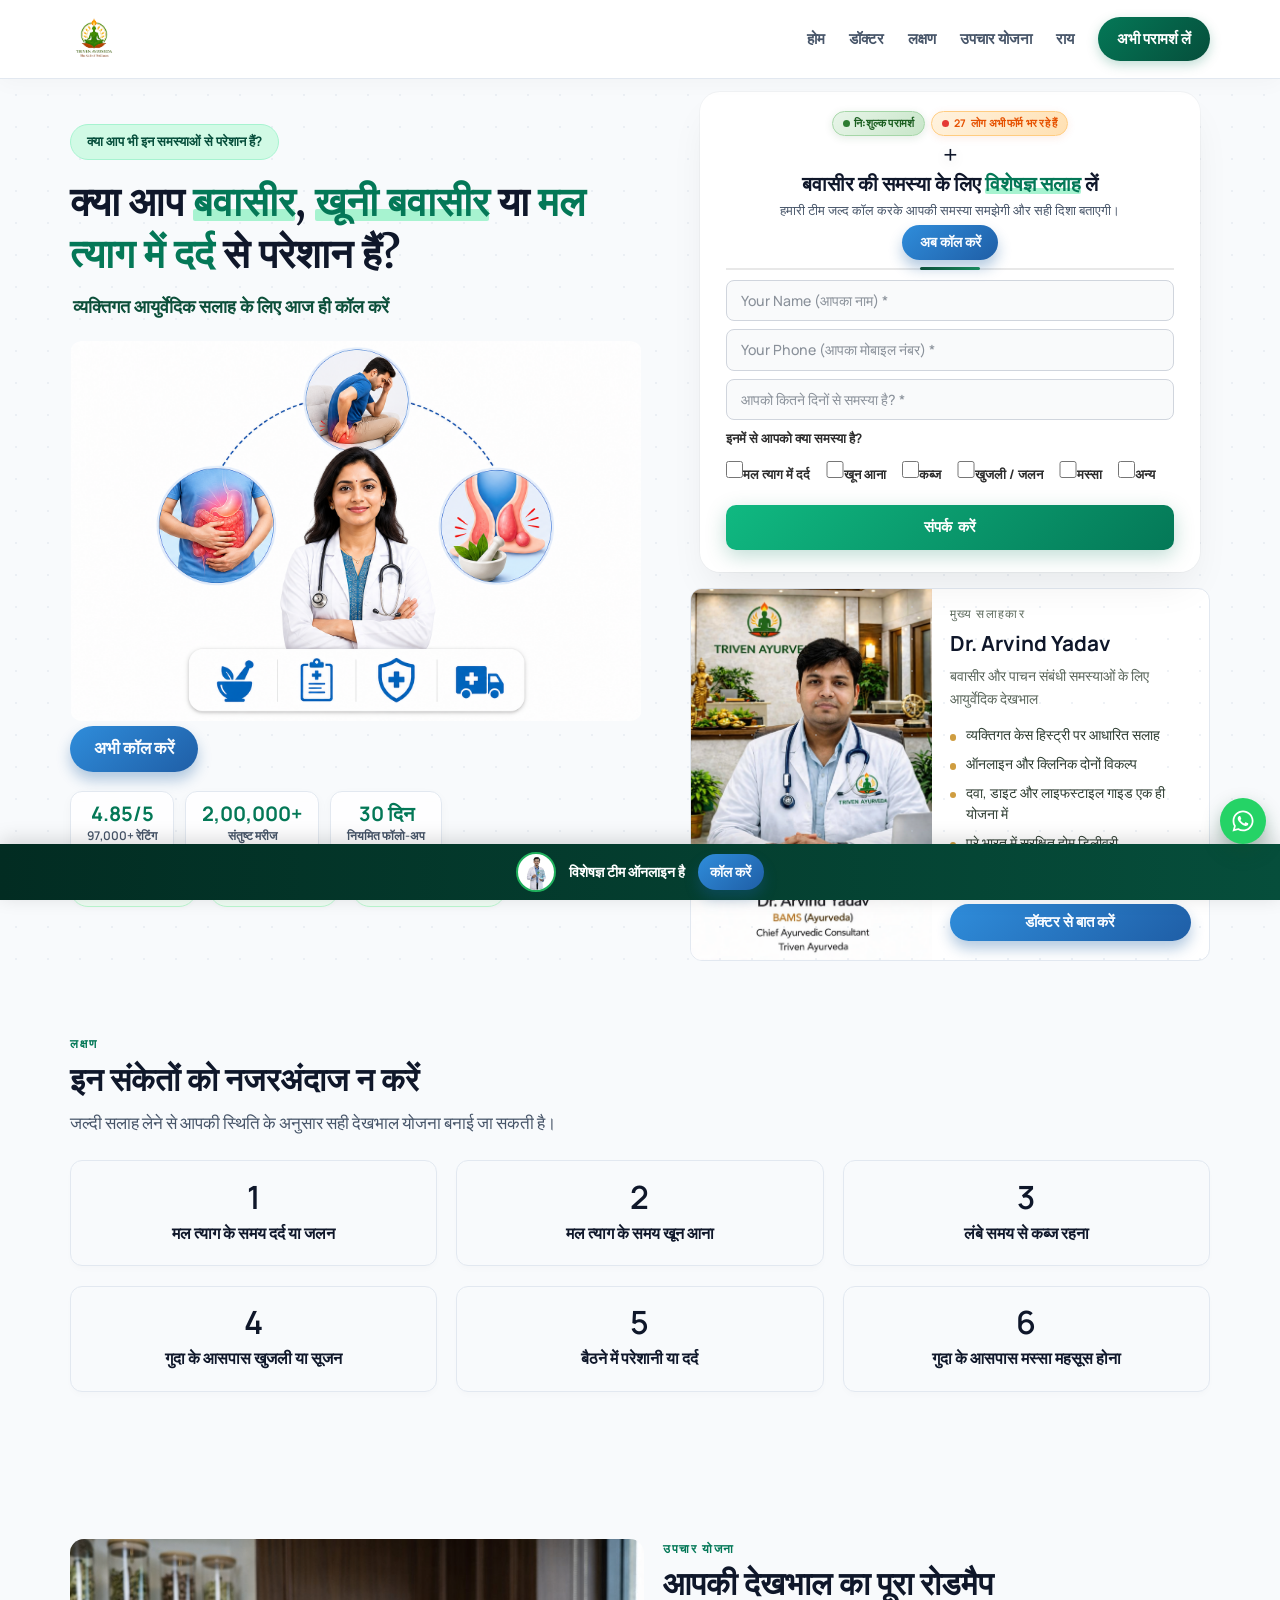
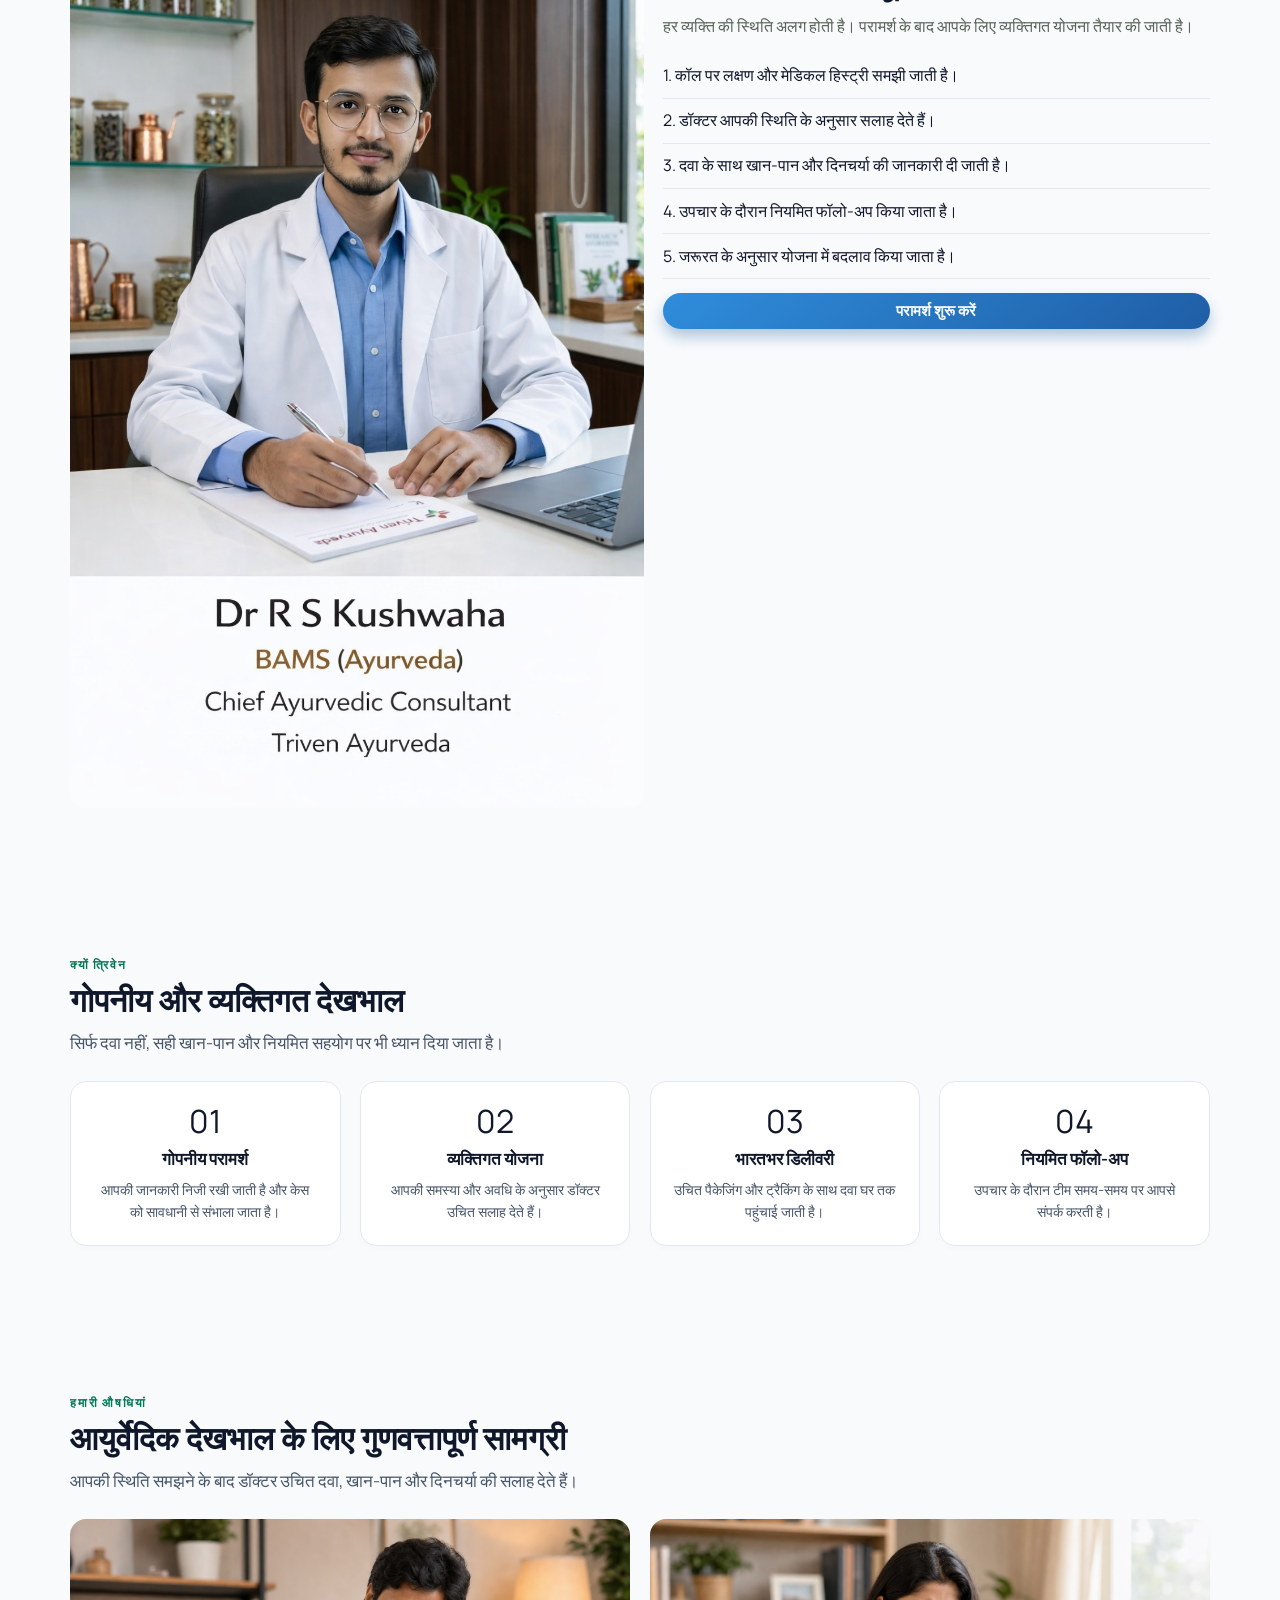
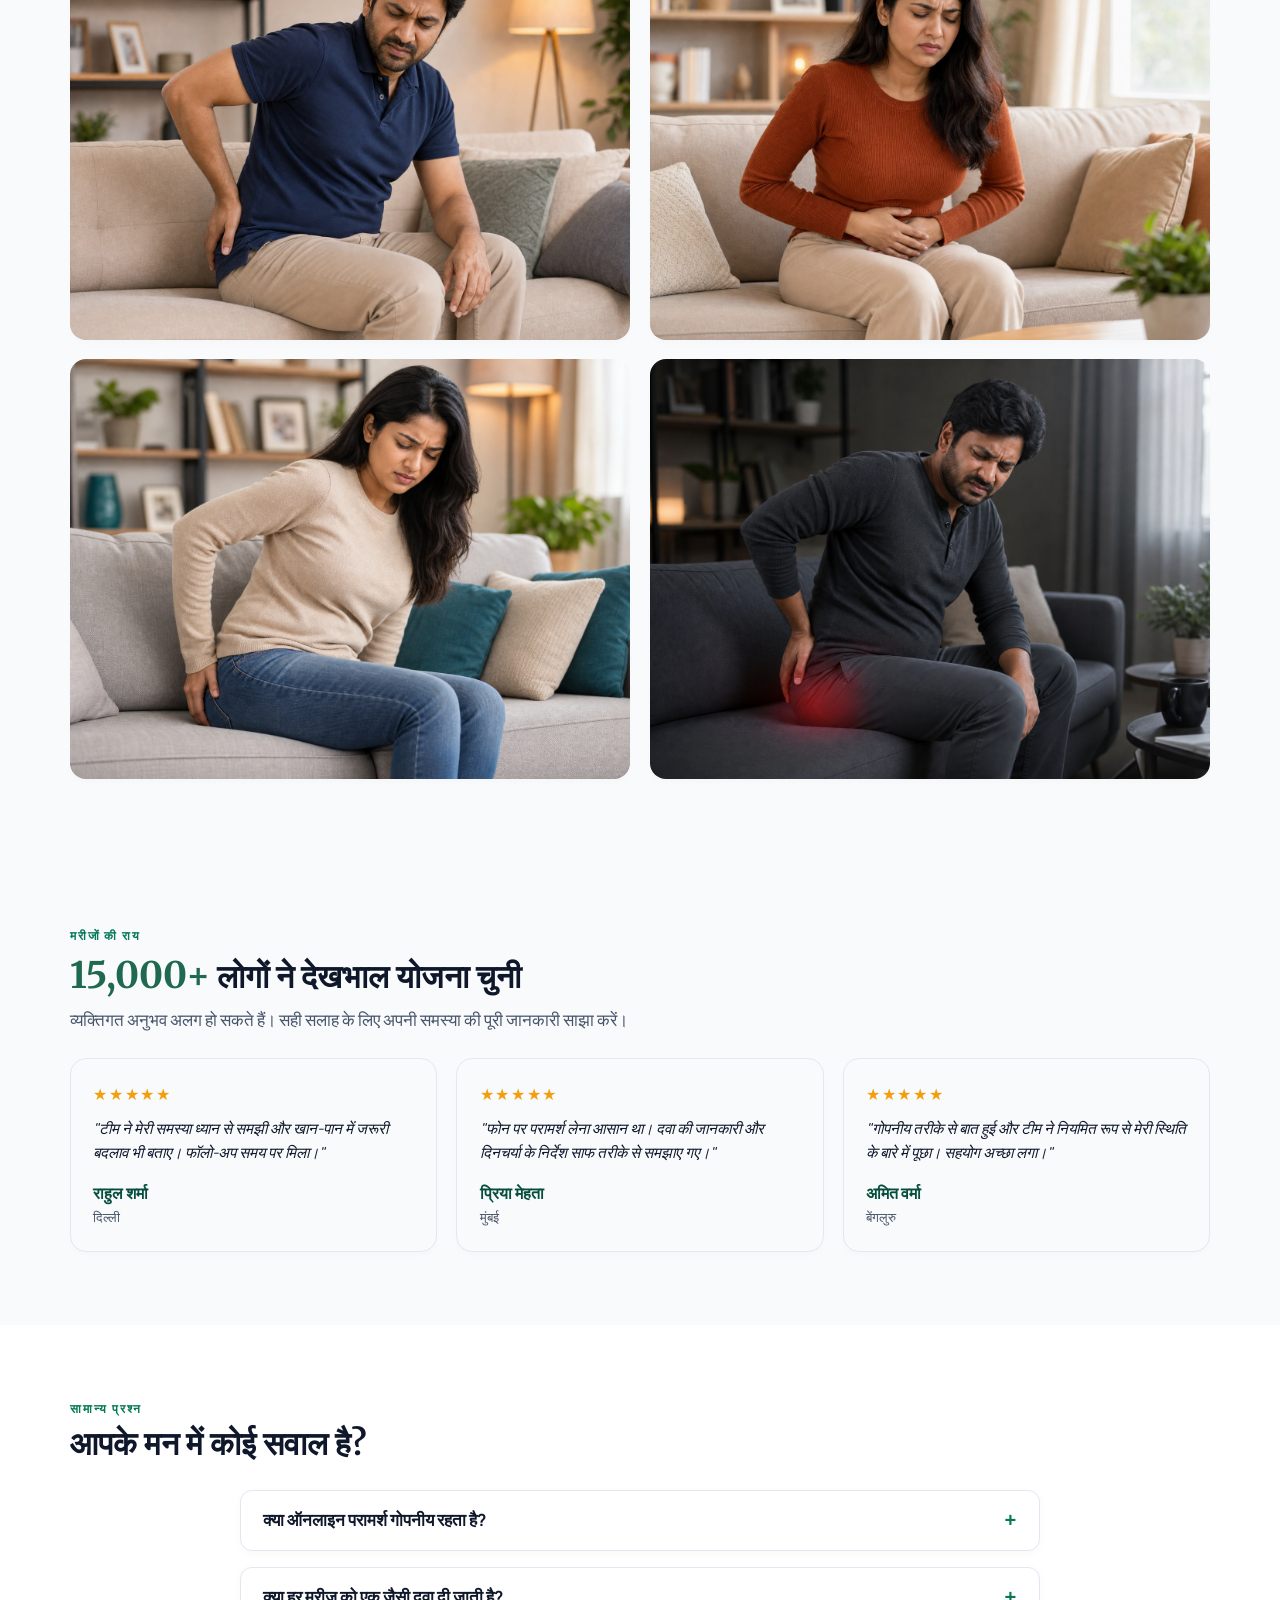
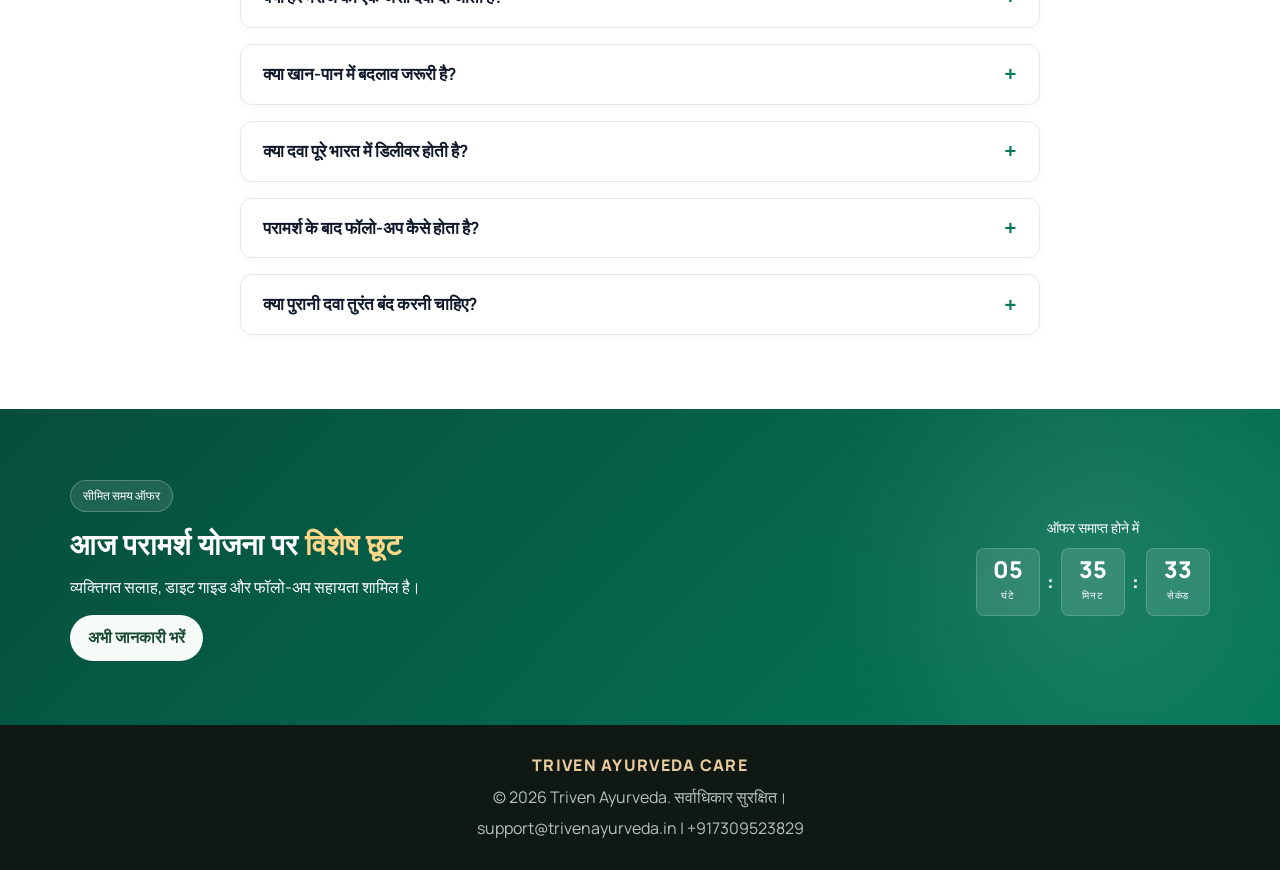
==== indexpiles.html @ bf6a10d7 "xcvdfg" ====
<!DOCTYPE html>
<html lang="hi">

<head>
  <meta charset="UTF-8" />
  <meta name="viewport" content="width=device-width, initial-scale=1.0" />
  <meta name="description"
    content="Triven Ayurveda - बवासीर, खूनी बवासीर और दर्द के लिए अनुभवी आयुर्वेदिक सलाह और उपचार योजना।" />
  <meta property="og:title" content="Triven Ayurveda | बवासीर देखभाल केंद्र" />
  <meta property="og:description"
    content="बवासीर की समस्या के लिए व्यक्तिगत आयुर्वेदिक परामर्श, उपचार योजना और नियमित फॉलो-अप।" />
  <meta property="og:type" content="website" />
  <meta property="og:image" content="https://trivenayurveda.in/assests/Trivenlogo.png" />
  <title>Triven Ayurveda | बवासीर देखभाल केंद्र</title>
  <link rel="preconnect" href="https://fonts.googleapis.com" />
  <link rel="preconnect" href="https://fonts.gstatic.com" crossorigin />
  <link
    href="https://fonts.googleapis.com/css2?family=Manrope:wght@400;500;600;700;800&family=Merriweather:wght@700;900&display=swap"
    rel="stylesheet" />
  <link rel="stylesheet" href="style.css" />

  <!-- Meta Pixel Code -->
<script>
!function(f,b,e,v,n,t,s)
{if(f.fbq)return;n=f.fbq=function(){n.callMethod?
n.callMethod.apply(n,arguments):n.queue.push(arguments)};
if(!f._fbq)f._fbq=n;n.push=n;n.loaded=!0;n.version='2.0';
n.queue=[];t=b.createElement(e);t.async=!0;
t.src=v;s=b.getElementsByTagName(e)[0];
s.parentNode.insertBefore(t,s)}(window, document,'script',
'https://connect.facebook.net/en_US/fbevents.js');
fbq('init', '4507857706203593');
fbq('track', 'PageView');
</script>
<noscript><img height="1" width="1" style="display:none"
src="https://www.facebook.com/tr?id=4507857706203593&ev=PageView&noscript=1"
/></noscript>
<!-- End Meta Pixel Code -->
</head>
<!-- line  -->
<body>
  <header class="header" id="home">
    <div class="container nav-container">
      <a href="#home" class="logo" aria-label="Triven Ayurveda Home">
        <img src="assests/Trivenlogo.png" alt="Triven Ayurveda" class="logo-img" />
      </a>
      <button class="nav-toggle" id="navToggle" aria-label="मेन्यू खोलें">
        <span></span><span></span><span></span>
      </button>
      <nav class="nav" id="navMenu">
        <a href="#home">होम</a>
        <a href="#doctor">डॉक्टर</a>
        <a href="#symptoms">लक्षण</a>
        <a href="#plan">उपचार योजना</a>
        <a href="#reviews">राय</a>
        <a href="#formTop" class="nav-cta">अभी परामर्श लें</a>
      </nav>
    </div>
  </header>

  <section class="hero-form-section" id="order">
    <div class="container hero-shell">
      <div class="hero-copy">
        <p class="hero-kicker">क्या आप भी इन समस्याओं से परेशान हैं?</p>
        <h1>क्या आप <span class="hook-highlight">बवासीर</span>, <span class="hook-highlight">खूनी बवासीर</span> या
          <span class="hook-highlight">मल त्याग में दर्द</span> से परेशान हैं?
        </h1>
        <p class="hero-cta-line">व्यक्तिगत आयुर्वेदिक सलाह के लिए आज ही कॉल करें</p>
        <img src="assests/bg-simtom-piles.png" alt="बवासीर के लक्षण और आयुर्वेदिक परामर्श" class="hero-bottom-img"
          loading="lazy" />
        <a href="tel:+917309523829" class="btn btn-call hero-call-btn">अभी कॉल करें</a>
        <div class="hero-meta">
          <div class="meta-item"><strong>4.85/5</strong><span>97,000+ रेटिंग</span></div>
          <div class="meta-item"><strong>2,00,000+</strong><span>संतुष्ट मरीज</span></div>
          <div class="meta-item"><strong>30 दिन</strong><span>नियमित फॉलो-अप</span></div>
        </div>
        <div class="trust-badges">
          <span class="trust-badge">100% Ayurvedic</span>
          <span class="trust-badge">Ayush Approved</span>
          <span class="trust-badge">Expert Consultation</span>
        </div>
      </div>

      <div class="hero-grid">
        <div class="form-wrap" id="formTop">
          <div class="form-header">
            <div class="form-hook-badges">
              <span class="hook-badge hook-free"><span class="hook-free-dot"></span>निःशुल्क परामर्श</span>
              <span class="hook-badge hook-live"><span class="hook-live-dot"></span><span id="liveCount">27</span> लोग अभी फॉर्म भर रहे हैं</span>
            </div>
            <div class="form-hook-icon" aria-hidden="true">+</div>
            <h2>बवासीर की समस्या के लिए <span class="hook-highlight">विशेषज्ञ सलाह</span> लें</h2>
            <p>हमारी टीम जल्द कॉल करके आपकी समस्या समझेगी और सही दिशा बताएगी।</p>
            <a href="tel:+917309523829" class="btn btn-call">अब कॉल करें</a>
          </div>
          <form id="orderForm" data-endpoint="https://backend-triven-crm.vercel.app/api/v1/leads/submit/piles" novalidate>
            <div class="form-group">
              <input type="text" id="fullName" placeholder="Your Name (आपका नाम) *" />
              <span class="error" id="nameError"></span>
            </div>
            <div class="form-group">
              <input type="tel" id="mobile" maxlength="10" placeholder="Your Phone (आपका मोबाइल नंबर) *" />
              <span class="error" id="mobileError"></span>
            </div>
            <div class="form-group">
              <input type="text" id="duration" placeholder="आपको कितने दिनों से समस्या है? *" />
              <span class="error" id="durationError"></span>
            </div>
            <div class="form-group">
              <label class="checkbox-group-label">इनमें से आपको क्या समस्या है?</label>
              <div class="checkbox-group">
                <label class="cb-label"><input type="checkbox" name="symptoms" value="मल त्याग में दर्द" />मल त्याग में दर्द</label>
                <label class="cb-label"><input type="checkbox" name="symptoms" value="खून आना" />खून आना</label>
                <label class="cb-label"><input type="checkbox" name="symptoms" value="कब्ज" />कब्ज</label>
                <label class="cb-label"><input type="checkbox" name="symptoms" value="खुजली या जलन" />खुजली / जलन</label>
                <label class="cb-label"><input type="checkbox" name="symptoms" value="मस्सा" />मस्सा</label>
                <label class="cb-label"><input type="checkbox" name="symptoms" value="अन्य" />अन्य</label>
              </div>
            </div>
            <button type="submit" class="btn btn-submit-dark btn-full"><span>संपर्क करें</span></button>
          </form>
        </div>

        <aside class="doctor-col" id="doctor" aria-label="Doctor Profile">
          <img class="doctor-photo" src="assests/Doctor2.png" alt="आयुर्वेदिक चिकित्सक की प्रोफाइल फोटो"
            loading="lazy" />
          <div class="doctor-info">
            <p class="doctor-label">मुख्य सलाहकार</p>
            <h3>Dr. Arvind Yadav</h3>
            <p class="doctor-tagline">बवासीर और पाचन संबंधी समस्याओं के लिए आयुर्वेदिक देखभाल</p>
            <ul class="feature-list">
              <li>व्यक्तिगत केस हिस्ट्री पर आधारित सलाह</li>
              <li>ऑनलाइन और क्लिनिक दोनों विकल्प</li>
              <li>दवा, डाइट और लाइफस्टाइल गाइड एक ही योजना में</li>
              <li>पूरे भारत में सुरक्षित होम डिलीवरी</li>
            </ul>
            <div class="online-status">
              <span class="online-dot"></span>
              विशेषज्ञ टीम अभी उपलब्ध है
            </div>
            <a href="tel:+917309523829" class="btn btn-call btn-call-lg">डॉक्टर से बात करें</a>
          </div>
        </aside>
      </div>
    </div>
  </section>

  <section class="symptoms-section section" id="symptoms">
    <div class="container">
      <p class="section-eyebrow">लक्षण</p>
      <h2 class="serif-title">इन संकेतों को नजरअंदाज न करें</h2>
      <p class="section-sub">जल्दी सलाह लेने से आपकी स्थिति के अनुसार सही देखभाल योजना बनाई जा सकती है।</p>
      <div class="symptoms-grid">
        <article class="symptom-card"><span class="sc-icon">1</span>मल त्याग के समय दर्द या जलन</article>
        <article class="symptom-card"><span class="sc-icon">2</span>मल त्याग के समय खून आना</article>
        <article class="symptom-card"><span class="sc-icon">3</span>लंबे समय से कब्ज रहना</article>
        <article class="symptom-card"><span class="sc-icon">4</span>गुदा के आसपास खुजली या सूजन</article>
        <article class="symptom-card"><span class="sc-icon">5</span>बैठने में परेशानी या दर्द</article>
        <article class="symptom-card"><span class="sc-icon">6</span>गुदा के आसपास मस्सा महसूस होना</article>
      </div>
    </div>
  </section>

  <section class="plan-section section" id="plan">
    <div class="container plan-container">
      <div class="plan-visual">
        <img src="assests/Doctor1.png" alt="आयुर्वेदिक डॉक्टर से परामर्श" loading="lazy" />
      </div>
      <div class="plan-text-col">
        <p class="section-eyebrow left-align">उपचार योजना</p>
        <h2 class="serif-title left-align">आपकी देखभाल का पूरा रोडमैप</h2>
        <p class="plan-sub">हर व्यक्ति की स्थिति अलग होती है। परामर्श के बाद आपके लिए व्यक्तिगत योजना तैयार की जाती है।</p>
        <ul class="plan-steps">
          <li>1. कॉल पर लक्षण और मेडिकल हिस्ट्री समझी जाती है।</li>
          <li>2. डॉक्टर आपकी स्थिति के अनुसार सलाह देते हैं।</li>
          <li>3. दवा के साथ खान-पान और दिनचर्या की जानकारी दी जाती है।</li>
          <li>4. उपचार के दौरान नियमित फॉलो-अप किया जाता है।</li>
          <li>5. जरूरत के अनुसार योजना में बदलाव किया जाता है।</li>
        </ul>
        <a href="tel:+917309523829" class="btn btn-call btn-call-lg">परामर्श शुरू करें</a>
      </div>
    </div>
  </section>

  <section class="why-section section" id="why">
    <div class="container">
      <p class="section-eyebrow">क्यों त्रिवेन</p>
      <h2 class="serif-title">गोपनीय और व्यक्तिगत देखभाल</h2>
      <p class="section-sub">सिर्फ दवा नहीं, सही खान-पान और नियमित सहयोग पर भी ध्यान दिया जाता है।</p>
      <div class="why-grid">
        <article class="why-card"><div class="why-icon">01</div><h3>गोपनीय परामर्श</h3><p>आपकी जानकारी निजी रखी जाती है और केस को सावधानी से संभाला जाता है।</p></article>
        <article class="why-card"><div class="why-icon">02</div><h3>व्यक्तिगत योजना</h3><p>आपकी समस्या और अवधि के अनुसार डॉक्टर उचित सलाह देते हैं।</p></article>
        <article class="why-card"><div class="why-icon">03</div><h3>भारतभर डिलीवरी</h3><p>उचित पैकेजिंग और ट्रैकिंग के साथ दवा घर तक पहुंचाई जाती है।</p></article>
        <article class="why-card"><div class="why-icon">04</div><h3>नियमित फॉलो-अप</h3><p>उपचार के दौरान टीम समय-समय पर आपसे संपर्क करती है।</p></article>
      </div>
    </div>
  </section>

  <section class="gallery-section section" id="gallery">
    <div class="container">
      <p class="section-eyebrow">हमारी औषधियां</p>
      <h2 class="serif-title">आयुर्वेदिक देखभाल के लिए गुणवत्तापूर्ण सामग्री</h2>
      <p class="section-sub">आपकी स्थिति समझने के बाद डॉक्टर उचित दवा, खान-पान और दिनचर्या की सलाह देते हैं।</p>
      <div class="gallery-grid gallery-grid-4">
        <img src="assests/piles-img1.png" alt="बैठने में परेशानी का अनुभव" class="gallery-img" loading="lazy" />
        <img src="assests/piles-img2.png" alt="कब्ज और पेट की परेशानी" class="gallery-img" loading="lazy" />
        <img src="assests/piles-img3.png" alt="बैठने के दौरान असुविधा" class="gallery-img" loading="lazy" />
        <img src="assests/piles-img4.png" alt="बवासीर के कारण बैठने में परेशानी" class="gallery-img" loading="lazy" />
      </div>
    </div>
  </section>

  <section class="reviews-section section" id="reviews">
    <div class="container">
      <p class="section-eyebrow">मरीजों की राय</p>
      <h2 class="serif-title"><span class="count-big">15,000+</span> लोगों ने देखभाल योजना चुनी</h2>
      <p class="section-sub">व्यक्तिगत अनुभव अलग हो सकते हैं। सही सलाह के लिए अपनी समस्या की पूरी जानकारी साझा करें।</p>
      <div class="reviews-grid">
        <article class="review-card">
          <div class="review-stars">★★★★★</div>
          <p>"टीम ने मेरी समस्या ध्यान से समझी और खान-पान में जरूरी बदलाव भी बताए। फॉलो-अप समय पर मिला।"</p>
          <div class="reviewer"><strong>राहुल शर्मा</strong><small>दिल्ली</small></div>
        </article>
        <article class="review-card">
          <div class="review-stars">★★★★★</div>
          <p>"फोन पर परामर्श लेना आसान था। दवा की जानकारी और दिनचर्या के निर्देश साफ तरीके से समझाए गए।"</p>
          <div class="reviewer"><strong>प्रिया मेहता</strong><small>मुंबई</small></div>
        </article>
        <article class="review-card">
          <div class="review-stars">★★★★★</div>
          <p>"गोपनीय तरीके से बात हुई और टीम ने नियमित रूप से मेरी स्थिति के बारे में पूछा। सहयोग अच्छा लगा।"</p>
          <div class="reviewer"><strong>अमित वर्मा</strong><small>बेंगलुरु</small></div>
        </article>
      </div>
    </div>
  </section>

  <section class="faq-section section" id="faq">
    <div class="container">
      <p class="section-eyebrow">सामान्य प्रश्न</p>
      <h2 class="serif-title">आपके मन में कोई सवाल है?</h2>
      <div class="faq-grid">
        <details class="faq-item"><summary>क्या ऑनलाइन परामर्श गोपनीय रहता है?</summary><p>हां। आपकी व्यक्तिगत जानकारी और समस्या की जानकारी निजी रखी जाती है।</p></details>
        <details class="faq-item"><summary>क्या हर मरीज को एक जैसी दवा दी जाती है?</summary><p>नहीं। सलाह आपकी समस्या, लक्षण और मेडिकल हिस्ट्री समझने के बाद दी जाती है।</p></details>
        <details class="faq-item"><summary>क्या खान-पान में बदलाव जरूरी है?</summary><p>स्थिति के अनुसार डॉक्टर पर्याप्त पानी, फाइबर और जरूरी दिनचर्या बदलावों के बारे में सलाह देते हैं।</p></details>
        <details class="faq-item"><summary>क्या दवा पूरे भारत में डिलीवर होती है?</summary><p>हां। दवा उचित पैकेजिंग और ट्रैकिंग जानकारी के साथ भेजी जाती है।</p></details>
        <details class="faq-item"><summary>परामर्श के बाद फॉलो-अप कैसे होता है?</summary><p>हमारी टीम समय-समय पर संपर्क करके आपकी स्थिति की जानकारी लेती है।</p></details>
        <details class="faq-item"><summary>क्या पुरानी दवा तुरंत बंद करनी चाहिए?</summary><p>नहीं। पहले से चल रही किसी दवा को अपने डॉक्टर की सलाह के बिना अचानक बंद न करें।</p></details>
      </div>
    </div>
  </section>

  <section class="offer-section">
    <div class="container offer-inner">
      <div class="offer-text">
        <p class="offer-badge">सीमित समय ऑफर</p>
        <h2>आज परामर्श योजना पर <span>विशेष छूट</span></h2>
        <p>व्यक्तिगत सलाह, डाइट गाइड और फॉलो-अप सहायता शामिल है।</p>
        <a href="#formTop" class="btn btn-white">अभी जानकारी भरें</a>
      </div>
      <div class="countdown-wrap" aria-live="polite">
        <p class="countdown-label">ऑफर समाप्त होने में</p>
        <div class="countdown">
          <div class="time-block"><span id="hours">00</span><small>घंटे</small></div>
          <div class="sep">:</div>
          <div class="time-block"><span id="minutes">00</span><small>मिनट</small></div>
          <div class="sep">:</div>
          <div class="time-block"><span id="seconds">00</span><small>सेकंड</small></div>
        </div>
      </div>
    </div>
  </section>

  <footer class="footer">
    <div class="container footer-inner">
      <p class="footer-logo">TRIVEN AYURVEDA CARE</p>
      <p>© 2026 Triven Ayurveda. सर्वाधिकार सुरक्षित।</p>
      <p>support@trivenayurveda.in | +917309523829</p>
    </div>
  </footer>

  <div class="sticky-cta" id="stickyCta">
    <a href="#formTop" class="btn btn-primary btn-full">अभी परामर्श बुक करें</a>
  </div>

  <a href="https://wa.me/917309523829?text=नमस्ते%2C%20मुझे%20बवासीर%20के%20इलाज%20के%20बारे%20में%20जानकारी%20चाहिए"
    class="whatsapp-btn" target="_blank" rel="noopener" aria-label="WhatsApp">
    <svg xmlns="http://www.w3.org/2000/svg" viewBox="0 0 448 512" fill="currentColor">
      <path d="M380.9 97.1C339 55.1 283.2 32 223.9 32c-122.4 0-222 99.6-222 222 0 39.1 10.2 77.3 29.6 111L0 480l117.7-30.9c32.4 17.7 68.9 27 106.1 27h.1c122.3 0 224.1-99.6 224.1-222 0-59.3-25.2-115-67.1-157zm-157 341.6c-33.2 0-65.7-8.9-94-25.7l-6.7-4-69.8 18.3L72 359.2l-4.4-7c-18.5-29.4-28.2-63.3-28.2-98.2 0-101.7 82.8-184.5 184.6-184.5 49.3 0 95.6 19.2 130.4 54.1 34.8 34.9 56.2 81.2 56.1 130.5 0 101.8-84.9 184.6-186.6 184.6zm101.2-138.2c-5.5-2.8-32.8-16.2-37.9-18-5.1-1.9-8.8-2.8-12.5 2.8-3.7 5.6-14.3 18-17.6 21.8-3.2 3.7-6.5 4.2-12 1.4-32.6-16.3-54-29.1-75.5-66-5.7-9.8 5.7-9.1 16.3-30.3 1.8-3.7.9-6.9-.5-9.7-1.4-2.8-12.5-30.1-17.1-41.2-4.5-10.8-9.1-9.3-12.5-9.5-3.2-.2-6.9-.2-10.6-.2-3.7 0-9.7 1.4-14.8 6.9-5.1 5.6-19.4 19-19.4 46.3 0 27.3 19.9 53.7 22.6 57.4 2.8 3.7 39.1 59.7 94.8 83.8 35.2 15.2 49 16.5 66.6 13.9 10.7-1.6 32.8-13.4 37.4-26.4 4.6-13 4.6-24.1 3.2-26.4-1.3-2.5-5-3.9-10.5-6.6z" />
    </svg>
  </a>

  <div class="call-bar" id="callBar">
    <span class="online-dot"><img src="assests/pu1.png" alt="" /></span>
    <span>विशेषज्ञ टीम ऑनलाइन है</span>
    <a href="tel:+917309523829" class="btn btn-call">कॉल करें</a>
  </div>

  <script src="script.js"></script>
</body>

</html>
---- style.css ----
*,
*::before,
*::after {
  box-sizing: border-box;
  margin: 0;
  padding: 0;
}

:root {
  --ink: #0f172a;
  --ink-soft: #475569;
  --line: #e2e8f0;
  --brand: #047857;
  --brand-light: #10b981;
  --brand-dark: #064e3b;
  --bg-main: #f8fafc;
  --bg-alt: #ffffff;
}

html {
  scroll-behavior: smooth;
}

body {
  font-family: "Manrope", sans-serif;
  background: var(--bg-main);
  color: var(--ink);
  line-height: 1.6;
  overflow-x: hidden;
}

img {
  max-width: 100%;
  height: auto;
}

a {
  color: inherit;
}

.container {
  width: min(1140px, 100% - 2rem);
  margin-inline: auto;
}

.section {
  padding: 4.6rem 0;
}

.header {
  position: sticky;
  top: 0;
  z-index: 90;
  background: rgba(255, 255, 255, 0.95);
  backdrop-filter: blur(8px);
  border-bottom: 1px solid var(--line);
  box-shadow: 0 4px 20px rgba(0, 0, 0, 0.03);
}

.nav-container {
  min-height: 78px;
  display: flex;
  align-items: center;
  justify-content: space-between;
}

.logo {
  display: inline-flex;
  align-items: center;
  gap: 0.8rem;
  text-decoration: none;
}

.logo-img {
  height: 48px;
  width: auto;
  max-width: 180px;
  object-fit: contain;
}

.nav {
  display: flex;
  align-items: center;
  gap: 1.5rem;
}

.nav a {
  text-decoration: none;
  font-size: 0.95rem;
  color: var(--ink-soft);
  font-weight: 600;
  transition: color 0.2s ease;
}

.nav a:hover {
  color: var(--brand);
}

.nav-cta {
  padding: 0.6rem 1.2rem;
  border-radius: 999px;
  color: #ffffff !important;
  background: linear-gradient(135deg, var(--brand), var(--brand-dark));
  box-shadow: 0 4px 12px rgba(4, 120, 87, 0.25);
  transition: transform 0.2s ease, box-shadow 0.2s ease;
}

.nav-cta:hover {
  transform: translateY(-1px);
  box-shadow: 0 6px 16px rgba(4, 120, 87, 0.35);
}

.nav-toggle {
  display: none;
  border: none;
  background: transparent;
  cursor: pointer;
}

.nav-toggle span {
  display: block;
  width: 1.45rem;
  height: 2px;
  background: #1c5c43;
  border-radius: 2px;
}

.nav-toggle span + span {
  margin-top: 0.25rem;
}

.hero-form-section {
  padding: 0.8rem 0 0;
  background: var(--bg-main);
  position: relative;
}

.hero-form-section::before {
  content: '';
  position: absolute;
  top: 0;
  left: 0;
  right: 0;
  height: 100%;
  background-image: radial-gradient(#cbd5e1 1px, transparent 1px);
  background-size: 32px 32px;
  opacity: 0.3;
  pointer-events: none;
}

.hero-shell {
  display: grid;
  grid-template-columns: 1fr;
  gap: 1.2rem;
}

.hero-copy {
  padding: 1.2rem 0 0.5rem;
}

.hero-kicker {
  display: inline-block;
  font-size: 0.82rem;
  font-weight: 700;
  color: var(--brand-dark);
  background: #d1fae5;
  padding: 0.4rem 1rem;
  border-radius: 999px;
  border: 1px solid #a7f3d0;
  margin-bottom: 1rem;
}

.hero-copy h1 {
  font-family: "Merriweather", serif;
  font-size: clamp(1.5rem, 3.5vw, 2.8rem);
  line-height: 1.3;
  color: var(--ink);
  margin-bottom: 0.8rem;
}

.hook-highlight {
  color: var(--brand);
  position: relative;
  font-weight: 900;
}

.hook-highlight::after {
  content: '';
  position: absolute;
  left: 0;
  bottom: 0.15em;
  width: 100%;
  height: 0.3em;
  background: #a7f3d0;
  border-radius: 2px;
  z-index: -1;
}

.hero-cta-line {
  font-size: 1.1rem;
  font-weight: 800;
  color: #0c4f3a;
  margin-bottom: 1rem;
  padding-left: 0.2rem;
  position: relative;
  animation: cta-glow 2.5s ease-in-out infinite;
}

@keyframes cta-glow {
  0%, 100% { opacity: 1; }
  50% { opacity: 0.75; }
}

.hero-call-btn {
  font-size: 1.1rem;
  padding: 0.65rem 1.6rem;
  margin-bottom: 1.2rem;
}

.hero-meta {
  display: flex;
  gap: 0.7rem;
  flex-wrap: wrap;
}

.meta-item {
  background: rgba(255, 255, 255, 0.8);
  backdrop-filter: blur(4px);
  border: 1px solid var(--line);
  border-radius: 12px;
  padding: 0.6rem 1rem;
  display: grid;
  text-align: center;
  box-shadow: 0 4px 12px rgba(0,0,0,0.03);
}

.meta-item strong {
  font-size: 1.2rem;
  color: var(--brand);
  line-height: 1.2;
}

.meta-item span {
  font-size: 0.75rem;
  color: var(--ink-soft);
  font-weight: 600;
}

.hero-bottom-img {
  display: block;
  width: 100%;
  max-width: 680px;
  max-height: 380px;
  margin: 1.2rem auto 0;
  border-radius: 12px;
  object-fit: contain;
  object-position: top;
}

.hero-grid {
  display: grid;
  grid-template-columns: 1fr;
  gap: 1rem;
}

.form-wrap {
  max-width: 760px;
  width: 100%;
  margin-inline: auto;
  border-radius: 20px;
  background: #ffffff;
  box-shadow: 0 20px 40px -10px rgba(0, 0, 0, 0.08), 0 0 0 1px rgba(0,0,0,0.03);
  padding: 1.2rem 1.6rem 1.4rem;
  min-width: 0;
  position: relative;
  z-index: 10;
}

#formTop {
  scroll-margin-top: 92px;
}

.form-header {
  text-align: center;
  border-bottom: 2px solid #e8e8e8;
  padding-bottom: 0.5rem;
  margin-bottom: 0.6rem;
  position: relative;
}

.form-header::after {
  content: '';
  position: absolute;
  bottom: -2px;
  left: 50%;
  transform: translateX(-50%);
  width: 60px;
  height: 3px;
  background: linear-gradient(90deg, #0c4f3a, #1a8a5e);
  border-radius: 2px;
}

/* ── Hook Badges ── */
.form-hook-badges {
  display: flex;
  justify-content: center;
  gap: 0.4rem;
  flex-wrap: wrap;
  margin-bottom: 0.35rem;
}

.hook-badge {
  display: inline-flex;
  align-items: center;
  gap: 0.3rem;
  font-size: 0.66rem;
  font-weight: 700;
  padding: 0.2rem 0.6rem;
  border-radius: 999px;
  letter-spacing: 0.02em;
}

.hook-free {
  background: linear-gradient(135deg, #e8f5e9, #c8e6c9);
  color: #1b5e20;
  border: 1px solid #a5d6a7;
  box-shadow: 0 2px 8px rgba(27, 94, 32, 0.12);
}

.hook-free-dot {
  width: 7px;
  height: 7px;
  border-radius: 50%;
  background: #2e7d32;
  display: inline-block;
  animation: hook-pulse 1.8s ease-in-out infinite;
}

.hook-live {
  background: linear-gradient(135deg, #fff3e0, #ffe0b2);
  color: #e65100;
  border: 1px solid #ffcc80;
  box-shadow: 0 2px 8px rgba(230, 81, 0, 0.10);
}

.hook-live-dot {
  width: 7px;
  height: 7px;
  border-radius: 50%;
  background: #e53935;
  display: inline-block;
  animation: hook-pulse 1.4s ease-in-out infinite;
}

/* ── Hook Icon ── */
.form-hook-icon {
  font-size: 1.6rem;
  line-height: 1;
  margin-bottom: 0.15rem;
  animation: hook-bounce 2.4s ease-in-out infinite;
  filter: drop-shadow(0 3px 6px rgba(0,0,0,0.12));
}

@keyframes hook-pulse {
  0%, 100% {
    opacity: 1;
    box-shadow: 0 0 0 0 currentColor;
  }
  50% {
    opacity: 0.5;
    box-shadow: 0 0 0 4px transparent;
  }
}

@keyframes hook-bounce {
  0%, 100% {
    transform: translateY(0);
  }
  50% {
    transform: translateY(-5px);
  }
}

.form-header h2 {
  font-size: 1.15rem;
  line-height: 1.35;
  color: var(--ink);
  font-weight: 800;
}

.form-header p {
  margin-top: 0.2rem;
  font-size: 0.8rem;
  color: var(--ink-soft);
}

.btn {
  display: inline-flex;
  align-items: center;
  justify-content: center;
  text-decoration: none;
  border: none;
  cursor: pointer;
  font-weight: 700;
}

.btn-call {
  margin-top: 0.3rem;
  border-radius: 999px;
  background: linear-gradient(140deg, #2f8ddb, #1f5ea6);
  color: #f9fcff;
  box-shadow: 0 8px 14px rgba(25, 92, 162, 0.32);
  padding: 0.38rem 1.1rem;
  font-size: 0.88rem;
  position: relative;
  overflow: hidden;
  animation: call-pop 2.1s cubic-bezier(0.22, 1, 0.36, 1) infinite;
}

.btn-call::after {
  content: "";
  position: absolute;
  inset: 0;
  transform: translateX(-125%);
  background: linear-gradient(
    105deg,
    rgba(255, 255, 255, 0) 34%,
    rgba(255, 255, 255, 0.34) 50%,
    rgba(255, 255, 255, 0) 66%
  );
  animation: call-shine 2.6s ease-in-out infinite;
  pointer-events: none;
}

.form-group {
  margin-bottom: 0.5rem;
}

.form-group label,
.checkbox-group-label {
  display: block;
  font-size: 0.82rem;
  font-weight: 700;
  margin-bottom: 0.25rem;
  color: #2d2d2d;
}

.form-group input:not([type="checkbox"]) {
  width: 100%;
  height: 2.6rem;
  border: 1.5px solid #d0d5dd;
  border-radius: 8px;
  background: #f9fafb;
  padding: 0 0.9rem;
  font: inherit;
  font-size: 0.88rem;
  color: #1f2b22;
  outline: none;
  transition: border-color 0.25s ease, box-shadow 0.25s ease, background 0.25s ease;
}

.form-group input:not([type="checkbox"])::placeholder {
  color: #8a919a;
  font-weight: 500;
}

.form-group input:not([type="checkbox"]):hover {
  border-color: #0c4f3a;
}

.form-group input:not([type="checkbox"]):focus {
  border-color: #0c4f3a;
  box-shadow: 0 0 0 3px rgba(12, 79, 58, 0.12);
  background: #fff;
}

.checkbox-group {
  display: flex;
  flex-wrap: wrap;
  gap: 0.25rem 1rem;
  padding: 0.3rem 0 0.1rem;
}

.cb-label {
  display: inline-flex;
  align-items: center;
  gap: 0.35rem;
  font-size: 0.82rem;
  color: #3d3d3d;
  cursor: pointer;
  padding: 0.15rem 0;
  transition: color 0.2s ease;
}

.cb-label:hover {
  color: #0c4f3a;
}

.cb-label input {
  width: 1.1rem;
  height: 1.1rem;
  accent-color: #0c4f3a;
  cursor: pointer;
}

.error {
  min-height: 0;
  color: #a7371b;
  font-size: 0.7rem;
  font-weight: 700;
  display: block;
}

.btn-submit-dark,
.btn-primary {
  width: min(220px, 100%);
  margin: 0.8rem auto 0;
  min-height: 2.8rem;
  border-radius: 10px;
  background: linear-gradient(135deg, var(--brand-light), var(--brand));
  color: #ffffff;
  font-size: 0.95rem;
  font-weight: 700;
  display: flex;
  letter-spacing: 0.03em;
  box-shadow: 0 6px 20px rgba(4, 120, 87, 0.25);
  transition: transform 0.25s cubic-bezier(0.4, 0, 0.2, 1), box-shadow 0.25s cubic-bezier(0.4, 0, 0.2, 1);
}

.btn-submit-dark:hover,
.btn-primary:hover {
  transform: translateY(-3px);
  box-shadow: 0 10px 25px rgba(4, 120, 87, 0.35);
}

.btn-submit-dark:active,
.btn-primary:active {
  transform: translateY(0);
}

.doctor-col {
  max-width: 1120px;
  margin-inline: auto;
  background: #fff;
  border: 1px solid var(--line);
  border-radius: 12px;
  overflow: hidden;
  display: grid;
  grid-template-columns: 1fr 1.15fr;
  min-width: 0;
}

.doctor-photo {
  width: 100%;
  height: 100%;
  min-height: 300px;
  object-fit: cover;
}

.doctor-info {
  padding: 1rem 1.1rem 1.2rem;
  min-width: 0;
}

.doctor-label {
  text-transform: uppercase;
  letter-spacing: 0.12em;
  font-size: 0.74rem;
  color: #5d6b5d;
}

.doctor-info h3 {
  margin-top: 0.2rem;
  font-size: 1.3rem;
}

.doctor-tagline {
  margin-top: 0.22rem;
  font-size: 0.9rem;
  color: #5a665b;
}

.feature-list {
  list-style: none;
  margin-top: 0.72rem;
}

.feature-list li {
  position: relative;
  padding: 0.22rem 0 0.22rem 1.05rem;
  font-size: 0.85rem;
  color: #2d3c31;
}

.feature-list li::before {
  content: "";
  width: 0.42rem;
  aspect-ratio: 1;
  border-radius: 50%;
  background: #cf9d40;
  position: absolute;
  left: 0;
  top: 0.78rem;
}

.online-status {
  margin-top: 0.72rem;
  display: flex;
  align-items: center;
  gap: 0.45rem;
  font-size: 0.82rem;
  color: #34513f;
  font-weight: 600;
}

.online-dot {
  width: 0.52rem;
  aspect-ratio: 1;
  border-radius: 50%;
  background: #20b15d;
  box-shadow: 0 0 0 4px rgba(32, 177, 93, 0.18);
  display: inline-block;
}

.call-bar .online-dot {
  width: 2.5rem;
  height: 2.5rem;
  border-radius: 50%;
  background: transparent;
  box-shadow: none;
  position: relative;
  flex-shrink: 0;
}

.call-bar .online-dot img {
  width: 100%;
  height: 100%;
  object-fit: cover;
  border-radius: 50%;
  border: 2px solid #20b15d;
  background: #fff;
}

.btn-call-lg {
  width: 100%;
  margin-top: 0.82rem;
  font-size: 0.95rem;
}

.section-eyebrow {
  text-transform: uppercase;
  letter-spacing: 0.15em;
  font-size: 0.75rem;
  color: var(--brand);
  font-weight: 800;
}

.serif-title {
  font-family: "Merriweather", serif;
  font-size: clamp(1.6rem, 2.5vw, 2.4rem);
  line-height: 1.3;
  margin-top: 0.4rem;
  color: var(--ink);
}

.left-align {
  text-align: left;
}

.section-sub {
  margin-top: 0.5rem;
  color: var(--ink-soft);
  font-size: 1.05rem;
}

.symptoms-section {
  background: var(--bg-main);
}

.symptoms-grid {
  margin-top: 1.5rem;
  display: grid;
  grid-template-columns: repeat(3, minmax(0, 1fr));
  gap: 1.2rem;
}

.symptom-card {
  background: var(--bg-main);
  border: 1px solid var(--line);
  border-radius: 12px;
  padding: 1.2rem;
  color: var(--ink);
  font-weight: 600;
  box-shadow: 0 4px 6px -1px rgba(0, 0, 0, 0.02);
  transition: transform 0.2s ease, box-shadow 0.2s ease;
}

.symptom-card:hover {
  transform: translateY(-2px);
  box-shadow: 0 10px 15px -3px rgba(0, 0, 0, 0.05);
}

.plan-container {
  display: grid;
  grid-template-columns: 1.05fr 1fr;
  gap: 1.15rem;
}

.plan-visual img {
  width: 100%;
  height: 100%;
  min-height: 320px;
  border-radius: 14px;
  object-fit: cover;
}

.plan-sub {
  margin-top: 0.5rem;
  color: #586458;
}

.plan-steps {
  list-style: none;
  margin-top: 0.9rem;
}

.plan-steps li {
  padding: 0.58rem 0;
  border-bottom: 1px solid var(--line);
}

.why-section {
  background: var(--bg-main);
}

.why-grid {
  margin-top: 1.5rem;
  display: grid;
  grid-template-columns: repeat(4, minmax(0, 1fr));
  gap: 1.2rem;
}

.why-card {
  background: #ffffff;
  border: 1px solid var(--line);
  border-radius: 16px;
  padding: 1.4rem;
  box-shadow: 0 4px 6px -1px rgba(0, 0, 0, 0.02);
}

.why-card h3 {
  font-size: 1.05rem;
  color: var(--ink);
  margin-bottom: 0.4rem;
}

.why-card p {
  font-size: 0.9rem;
  color: var(--ink-soft);
  line-height: 1.5;
}

.gallery-section {
  background: var(--bg-main);
}

.gallery-grid {
  margin-top: 1.5rem;
  display: grid;
  grid-template-columns: repeat(3, minmax(0, 1fr));
  gap: 1.2rem;
}

.gallery-img {
  width: 100%;
  height: 100%;
  border-radius: 16px;
  box-shadow: 0 4px 6px -1px rgba(0, 0, 0, 0.02);
  object-fit: cover;
  aspect-ratio: 4/3;
  transition: transform 0.2s ease, box-shadow 0.2s ease;
}

.gallery-img:hover {
  transform: translateY(-2px);
  box-shadow: 0 10px 15px -3px rgba(0, 0, 0, 0.05);
}

.reviews-section {
  background: var(--bg-main);
}

.count-big {
  color: #1f6a4f;
  font-size: 1.14em;
}

.reviews-grid {
  margin-top: 1.5rem;
  display: grid;
  grid-template-columns: repeat(3, minmax(0, 1fr));
  gap: 1.2rem;
}

.review-card {
  background: var(--bg-main);
  border: 1px solid var(--line);
  border-radius: 16px;
  padding: 1.4rem;
  box-shadow: 0 4px 6px -1px rgba(0, 0, 0, 0.02);
}

.review-card p {
  color: var(--ink);
  font-style: italic;
  font-size: 0.95rem;
}

.reviewer {
  margin-top: 1rem;
  display: grid;
}

.reviewer strong {
  color: var(--brand-dark);
}

.reviewer small {
  color: var(--ink-soft);
}

.offer-section {
  padding: 4rem 0;
  color: #ffffff;
  background: linear-gradient(135deg, var(--brand-dark), var(--brand));
  position: relative;
  overflow: hidden;
}

.offer-section::before {
  content: '';
  position: absolute;
  top: -50%;
  right: -10%;
  width: 50%;
  height: 200%;
  background: radial-gradient(circle, rgba(255,255,255,0.1) 0%, transparent 60%);
  transform: rotate(15deg);
  pointer-events: none;
}

.offer-inner {
  display: flex;
  align-items: center;
  justify-content: space-between;
  gap: 1.2rem;
  flex-wrap: wrap;
}

.offer-badge {
  display: inline-block;
  border-radius: 999px;
  padding: 0.34rem 0.74rem;
  font-size: 0.76rem;
  border: 1px solid rgba(255, 255, 255, 0.24);
  background: rgba(255, 255, 255, 0.1);
}

.offer-text h2 {
  margin-top: 0.55rem;
  font-family: "Merriweather", serif;
  font-size: clamp(1.45rem, 2.3vw, 2.1rem);
}

.offer-text h2 span {
  color: #ffd789;
}

.offer-text p {
  margin-top: 0.42rem;
}

.btn-white {
  margin-top: 0.9rem;
  border-radius: 999px;
  background: #f7fbf7;
  color: #1a4934;
  padding: 0.64rem 1.14rem;
}

.countdown-label {
  text-align: center;
  margin-bottom: 0.55rem;
  font-size: 0.85rem;
}

.countdown {
  display: flex;
  align-items: center;
  gap: 0.44rem;
  flex-wrap: wrap;
  justify-content: center;
}

.time-block {
  min-width: 64px;
  border-radius: 8px;
  padding: 0.52rem 0.5rem;
  background: rgba(255, 255, 255, 0.12);
  border: 1px solid rgba(255, 255, 255, 0.17);
  text-align: center;
}

.offer-text,
.countdown-wrap {
  min-width: 0;
}

.time-block span {
  display: block;
  font-size: 1.45rem;
  line-height: 1;
  font-weight: 800;
}

.time-block small {
  font-size: 0.64rem;
  text-transform: uppercase;
  letter-spacing: 0.08em;
}

.sep {
  font-size: 1.2rem;
  font-weight: 800;
}

.footer {
  text-align: center;
  padding: 1.8rem 0;
  background: #101813;
  color: rgba(242, 247, 243, 0.75);
}

.footer-inner {
  display: grid;
  gap: 0.35rem;
}

.footer-logo {
  font-weight: 800;
  letter-spacing: 0.08em;
  color: #e8cb9d;
}

.sticky-cta {
  display: none;
}

.call-bar {
  position: fixed;
  left: 0;
  right: 0;
  bottom: 0;
  z-index: 96;
  min-height: 44px;
  padding: 0.5rem 1rem;
  display: flex;
  align-items: center;
  justify-content: center;
  gap: 0.8rem;
  background: linear-gradient(90deg, #022c22, #064e3b, #022c22);
  background-size: 200% 100%;
  color: #ffffff;
  font-size: 0.9rem;
  font-weight: 600;
  animation: call-bar-flow 3.2s linear infinite;
  box-shadow: 0 -4px 20px rgba(0, 0, 0, 0.15);
}

.call-bar .btn-call {
  margin-top: 0;
  padding: 0.42rem 0.78rem;
  font-size: 0.88rem;
}

.whatsapp-btn {
  position: fixed;
  right: 0.9rem;
  bottom: 56px;
  width: 46px;
  aspect-ratio: 1;
  border-radius: 50%;
  display: grid;
  place-items: center;
  text-decoration: none;
  background: #25d366;
  color: #fff;
  font-size: 0.82rem;
  font-weight: 800;
  z-index: 98;
  box-shadow: 0 8px 18px rgba(16, 77, 41, 0.34);
  transition: transform 0.2s ease, box-shadow 0.2s ease;
  animation: wa-pulse 2s infinite;
}

@keyframes wa-pulse {
  0% {
    transform: scale(1);
    box-shadow: 0 0 0 0 rgba(37, 211, 102, 0.7);
  }
  70% {
    transform: scale(1.05);
    box-shadow: 0 0 0 10px rgba(37, 211, 102, 0);
  }
  100% {
    transform: scale(1);
    box-shadow: 0 0 0 0 rgba(37, 211, 102, 0);
  }
}

.whatsapp-btn:hover {
  transform: scale(1.08);
  box-shadow: 0 10px 22px rgba(16, 77, 41, 0.45);
  animation: none; /* Stop pulsing on hover */
}

.whatsapp-btn svg {
  width: 24px;
  height: 24px;
  fill: currentColor;
}

@keyframes call-pop {
  0%,
  100% {
    transform: scale(1);
    box-shadow: 0 8px 14px rgba(25, 92, 162, 0.32);
  }
  35% {
    transform: scale(1.08);
    box-shadow: 0 10px 20px rgba(25, 92, 162, 0.45);
  }
  52% {
    transform: scale(0.98);
  }
  68% {
    transform: scale(1.03);
  }
}

@keyframes call-shine {
  0%,
  68% {
    transform: translateX(-125%);
  }
  100% {
    transform: translateX(125%);
  }
}

@keyframes call-bar-flow {
  0% {
    background-position: 0% 50%;
  }
  100% {
    background-position: 100% 50%;
  }
}

@media (prefers-reduced-motion: reduce) {
  .btn-call,
  .btn-call::after,
  .call-bar,
  .form-hook-icon,
  .hook-free-dot,
  .hook-live-dot,
  .hero-cta-line {
    animation: none !important;
  }
}

/* ── Trust Badges ── */
.trust-badges {
  margin-top: 1rem;
  display: flex;
  gap: 0.8rem;
  flex-wrap: wrap;
}

.trust-badge {
  background: #f0fdf4;
  border: 1px solid #bbf7d0;
  color: #166534;
  padding: 0.4rem 0.8rem;
  border-radius: 999px;
  font-size: 0.8rem;
  font-weight: 700;
  display: inline-flex;
  align-items: center;
  box-shadow: 0 2px 4px rgba(0,0,0,0.02);
}

/* ── FAQ Section ── */
.faq-section {
  background: var(--bg-alt);
}

.faq-grid {
  margin-top: 1.5rem;
  display: grid;
  gap: 1rem;
  max-width: 800px;
  margin-inline: auto;
}

.faq-item {
  background: #ffffff;
  border: 1px solid var(--line);
  border-radius: 12px;
  padding: 1rem 1.4rem;
  box-shadow: 0 2px 8px rgba(0,0,0,0.03);
}

.faq-item summary {
  font-size: 1.05rem;
  font-weight: 700;
  color: var(--ink);
  cursor: pointer;
  list-style: none;
  position: relative;
  padding-right: 2rem;
}

.faq-item summary::-webkit-details-marker {
  display: none;
}

.faq-item summary::after {
  content: '+';
  position: absolute;
  right: 0;
  top: 50%;
  transform: translateY(-50%);
  font-size: 1.4rem;
  color: var(--brand);
  transition: transform 0.3s ease;
}

.faq-item[open] summary::after {
  content: '−';
}

.faq-item p {
  margin-top: 0.8rem;
  color: var(--ink-soft);
  font-size: 0.95rem;
  line-height: 1.6;
}

/* ══ DESKTOP ≥960px ══ */
@media (min-width: 960px) {
  .hero-shell {
    grid-template-columns: 1.1fr 1fr;
    align-items: start;
    gap: 2.5rem;
  }

  .hero-copy {
    padding: 2rem 0 1.5rem;
    position: sticky;
    top: 90px;
  }

  .hero-copy h1 {
    font-size: 2.2rem;
  }

  .hero-cta-line {
    font-size: 1.15rem;
  }

  .hero-call-btn {
    font-size: 1.05rem;
    padding: 0.6rem 1.5rem;
  }

  .meta-item {
    padding: 0.6rem 1rem;
  }

  .meta-item strong {
    font-size: 1.25rem;
  }

  .form-wrap {
    max-width: 480px;
  }

  .form-header h2 {
    font-size: 1.15rem;
  }
}

/* ══ LARGE DESKTOP ≥1200px ══ */
@media (min-width: 1200px) {
  .hero-shell {
    gap: 3rem;
  }

  .hero-copy h1 {
    font-size: 2.5rem;
  }

  .form-wrap {
    max-width: 500px;
    padding: 1.2rem 1.6rem 1.4rem;
  }

  .form-header h2 {
    font-size: 1.25rem;
  }
}

/* ══ TABLET LANDSCAPE ≤1060px ══ */
@media (max-width: 1060px) {
  .symptoms-grid,
  .reviews-grid {
    grid-template-columns: repeat(2, minmax(0, 1fr));
  }

  .why-grid,
  .gallery-grid {
    grid-template-columns: repeat(2, minmax(0, 1fr));
  }
}

/* ══ TABLET PORTRAIT ≤860px ══ */
@media (max-width: 860px) {
  .doctor-col,
  .plan-container {
    grid-template-columns: 1fr;
  }

  .doctor-photo {
    max-height: 330px;
  }

  .offer-inner {
    flex-direction: column;
    align-items: flex-start;
  }

  .countdown-wrap {
    width: 100%;
  }

  .countdown {
    justify-content: center;
  }
}

/* ══ MOBILE ≤760px ══ */
@media (max-width: 760px) {
  body {
    padding-bottom: 54px;
  }

  .nav {
    display: none;
    position: absolute;
    top: 100%;
    left: 0;
    right: 0;
    background: #f4f0e8;
    border-bottom: 1px solid var(--line);
    flex-direction: column;
    align-items: flex-start;
    gap: 0;
    padding: 0.4rem 0;
  }

  .nav.open {
    display: flex;
  }

  .nav a {
    width: 100%;
    padding: 0.72rem 1.1rem;
  }

  .nav-toggle {
    display: inline-block;
  }

  .hero-copy {
    padding: 0.8rem 0 0.3rem;
  }

  .hero-kicker {
    font-size: 0.74rem;
    padding: 0.28rem 0.7rem;
    margin-bottom: 0.6rem;
  }

  .hero-copy h1 {
    font-size: 1.4rem;
    margin-bottom: 0.5rem;
  }

  .hero-cta-line {
    font-size: 0.92rem;
    margin-bottom: 0.7rem;
  }

  .hero-call-btn {
    font-size: 0.9rem;
    padding: 0.45rem 1.1rem;
    margin-bottom: 0.8rem;
  }

  .hero-meta {
    gap: 0.5rem;
  }

  .meta-item {
    padding: 0.4rem 0.65rem;
  }

  .meta-item strong {
    font-size: 0.95rem;
  }

  .meta-item span {
    font-size: 0.62rem;
  }

  .form-wrap {
    padding: 0.6rem 0.6rem 0.75rem;
    border-radius: 10px;
  }

  .form-header {
    padding-bottom: 0.25rem;
    margin-bottom: 0.35rem;
  }

  .form-hook-badges {
    gap: 0.2rem;
    margin-bottom: 0.15rem;
  }

  .hook-badge {
    font-size: 0.55rem;
    padding: 0.15rem 0.4rem;
  }

  .form-hook-icon {
    font-size: 1.1rem;
    margin-bottom: 0.05rem;
  }

  .form-header h2 {
    font-size: 0.9rem;
    line-height: 1.25;
  }

  .form-header p {
    font-size: 0.65rem;
    margin-top: 0.15rem;
  }

  /* Hide the redundant call button in form header on mobile to save vertical space */
  .form-header .btn-call {
    display: none;
  }

  .form-group {
    margin-bottom: 0.35rem;
  }

  .form-group label,
  .checkbox-group-label {
    font-size: 0.7rem;
    margin-bottom: 0.15rem;
  }

  .form-group input:not([type="checkbox"]) {
    height: 2.15rem;
    font-size: 0.76rem;
    padding: 0 0.6rem;
  }

  .checkbox-group {
    gap: 0.15rem 0.5rem;
    padding: 0.15rem 0 0.05rem;
  }

  .cb-label {
    font-size: 0.68rem;
    padding: 0.1rem 0;
    gap: 0.25rem;
  }

  .cb-label input {
    width: 0.85rem;
    height: 0.85rem;
  }

  .btn-submit-dark,
  .btn-primary {
    min-height: 2.3rem;
    font-size: 0.85rem;
    margin-top: 0.4rem;
  }

  .btn-call {
    font-size: 0.82rem;
    padding: 0.35rem 0.85rem;
  }

  .section {
    padding: 3.2rem 0;
  }

  .doctor-info {
    padding: 0.9rem 0.9rem 1rem;
  }

  .doctor-info h3 {
    font-size: 1.15rem;
  }

  .feature-list li {
    font-size: 0.8rem;
  }

  .hero-copy {
    text-align: center;
  }

  .hero-meta {
    justify-content: center;
  }

  .section-eyebrow,
  .serif-title,
  .section-sub,
  .left-align {
    text-align: center;
  }

  .why-card,
  .symptom-card,
  .review-card {
    text-align: center;
  }

  .plan-text-col {
    text-align: center;
  }

  .plan-steps {
    text-align: left; /* Keep the actual list items readable */
    display: inline-block;
  }

  .call-bar {
    justify-content: space-between;
    gap: 0.4rem;
    min-height: 46px;
    padding: 0.4rem 0.6rem;
  }

  .call-bar span:not(.online-dot) {
    flex: 1;
    min-width: 0;
    white-space: nowrap;
    overflow: hidden;
    text-overflow: ellipsis;
    font-size: 0.75rem;
  }

  .call-bar .btn-call {
    font-size: 0.74rem;
    padding: 0.35rem 0.6rem;
    white-space: nowrap;
  }

  .hook-highlight::after {
    height: 2px;
  }
}

/* ══ SMALL MOBILE ≤560px ══ */
@media (max-width: 560px) {
  .container {
    width: min(1140px, 100% - 1rem);
  }

  .hero-form-section {
    padding: 0.5rem 0 0;
  }

  .hero-copy {
    padding: 0.5rem 0 0.2rem;
  }

  .hero-kicker {
    font-size: 0.68rem;
    padding: 0.22rem 0.6rem;
    margin-bottom: 0.4rem;
  }

  .hero-copy h1 {
    font-size: 1.2rem;
    line-height: 1.35;
    margin-bottom: 0.4rem;
  }

  .hero-cta-line {
    font-size: 0.82rem;
    margin-bottom: 0.5rem;
  }

  .hero-call-btn {
    font-size: 0.82rem;
    padding: 0.38rem 0.9rem;
    margin-bottom: 0.6rem;
  }

  .hero-meta {
    gap: 0.35rem;
  }

  .meta-item {
    padding: 0.35rem 0.55rem;
    border-radius: 8px;
    flex: 1;
    min-width: 0;
  }

  .meta-item strong {
    font-size: 0.85rem;
  }

  .meta-item span {
    font-size: 0.58rem;
  }

  .form-wrap {
    padding: 0.7rem 0.75rem 0.85rem;
    border-radius: 10px;
  }

  .form-header h2 {
    font-size: 0.95rem;
  }

  .form-hook-icon {
    font-size: 1.1rem;
  }

  .hook-badge {
    font-size: 0.56rem;
    padding: 0.15rem 0.42rem;
    gap: 0.2rem;
  }

  .hook-free-dot,
  .hook-live-dot {
    width: 5px;
    height: 5px;
  }

  .form-group input:not([type="checkbox"]) {
    height: 2.25rem;
    font-size: 0.78rem;
  }

  .checkbox-group {
    flex-wrap: wrap;
    gap: 0.15rem 0.55rem;
  }

  .cb-label {
    font-size: 0.7rem;
  }

  .btn-submit-dark,
  .btn-primary {
    min-height: 2.35rem;
    font-size: 0.82rem;
    width: 100%;
  }

  .symptoms-grid,
  .why-grid,
  .reviews-grid,
  .gallery-grid {
    grid-template-columns: 1fr;
  }

  .call-bar {
    font-size: 0.7rem;
    padding-inline: 0.45rem;
    min-height: 38px;
  }

  .time-block {
    min-width: 54px;
  }

  .time-block span {
    font-size: 1.2rem;
  }

  .whatsapp-btn {
    width: 42px;
    bottom: 48px;
    right: 0.6rem;
    font-size: 0.76rem;
  }
}

/* ══ EXTRA SMALL ≤400px ══ */
@media (max-width: 400px) {
  .container {
    width: min(1140px, 100% - 0.8rem);
  }

  .nav-container {
    min-height: 62px;
  }

  .logo-img {
    height: 38px;
  }

  .hero-copy h1 {
    font-size: 1.05rem;
  }

  .hero-cta-line {
    font-size: 0.75rem;
  }

  .hero-kicker {
    font-size: 0.62rem;
  }

  .hero-call-btn {
    font-size: 0.76rem;
    padding: 0.32rem 0.7rem;
  }

  .meta-item strong {
    font-size: 0.78rem;
  }

  .meta-item span {
    font-size: 0.52rem;
  }

  .form-wrap {
    padding: 0.6rem 0.6rem 0.75rem;
  }

  .form-header h2 {
    font-size: 0.85rem;
  }

  .form-header p {
    font-size: 0.66rem;
  }

  .form-hook-badges {
    gap: 0.25rem;
  }

  .hook-badge {
    font-size: 0.52rem;
    padding: 0.12rem 0.35rem;
  }

  .form-hook-icon {
    font-size: 0.95rem;
  }

  .form-group label,
  .checkbox-group-label {
    font-size: 0.7rem;
  }

  .cb-label {
    font-size: 0.65rem;
  }

  .form-group input:not([type="checkbox"]) {
    height: 2.1rem;
    font-size: 0.74rem;
    padding: 0 0.6rem;
  }

  .form-group input:not([type="checkbox"])::placeholder {
    font-size: 0.7rem;
  }

  .btn-submit-dark,
  .btn-primary {
    min-height: 2.2rem;
    font-size: 0.78rem;
  }

  .btn-call {
    font-size: 0.74rem;
    padding: 0.28rem 0.6rem;
  }

  .section {
    padding: 2.5rem 0;
  }

  .serif-title {
    font-size: 1.2rem;
  }

  .doctor-info h3 {
    font-size: 1.05rem;
  }

  .feature-list li {
    font-size: 0.78rem;
  }

  .plan-steps li {
    font-size: 0.85rem;
  }

  .offer-text h2 {
    font-size: 1.2rem;
  }

  .time-block {
    min-width: 48px;
    padding: 0.4rem 0.35rem;
  }

  .time-block span {
    font-size: 1rem;
  }

  .whatsapp-btn {
    width: 38px;
    bottom: 46px;
    right: 0.5rem;
    font-size: 0.7rem;
  }
}


/* ── Symptom Card Icons ── */
.sc-icon {
  display: block;
  font-size: 2rem;
  margin-bottom: 0.5rem;
  line-height: 1;
}

.symptom-card {
  display: flex;
  flex-direction: column;
  align-items: center;
  text-align: center;
}

/* ── Why Card Icons ── */
.why-icon {
  font-size: 2rem;
  margin-bottom: 0.6rem;
  line-height: 1;
  display: block;
}

.why-card {
  text-align: center;
}

/* ── Review Stars ── */
.review-stars {
  color: #f59e0b;
  font-size: 1rem;
  letter-spacing: 0.1em;
  margin-bottom: 0.6rem;
}

/* ── Gallery 2x2 grid for 4 images ── */
.gallery-grid-4 {
  grid-template-columns: repeat(2, minmax(0, 1fr)) !important;
}

@media (max-width: 560px) {
  .gallery-grid-4 {
    grid-template-columns: repeat(2, minmax(0, 1fr)) !important;
  }
}

/* ── Sticky CTA btn-full fix ── */
.btn-full {
  width: 100%;
}

.sticky-cta {
  position: fixed;
  left: 0;
  right: 0;
  bottom: 54px;
  z-index: 95;
  padding: 0.5rem 1rem;
  display: none;
}

.sticky-cta .btn-primary {
  width: 100%;
  max-width: 360px;
  margin-inline: auto;
  box-shadow: 0 -4px 24px rgba(4,120,87,0.3);
}

@media (max-width: 760px) {
  .sticky-cta {
    display: flex;
    justify-content: center;
  }
}
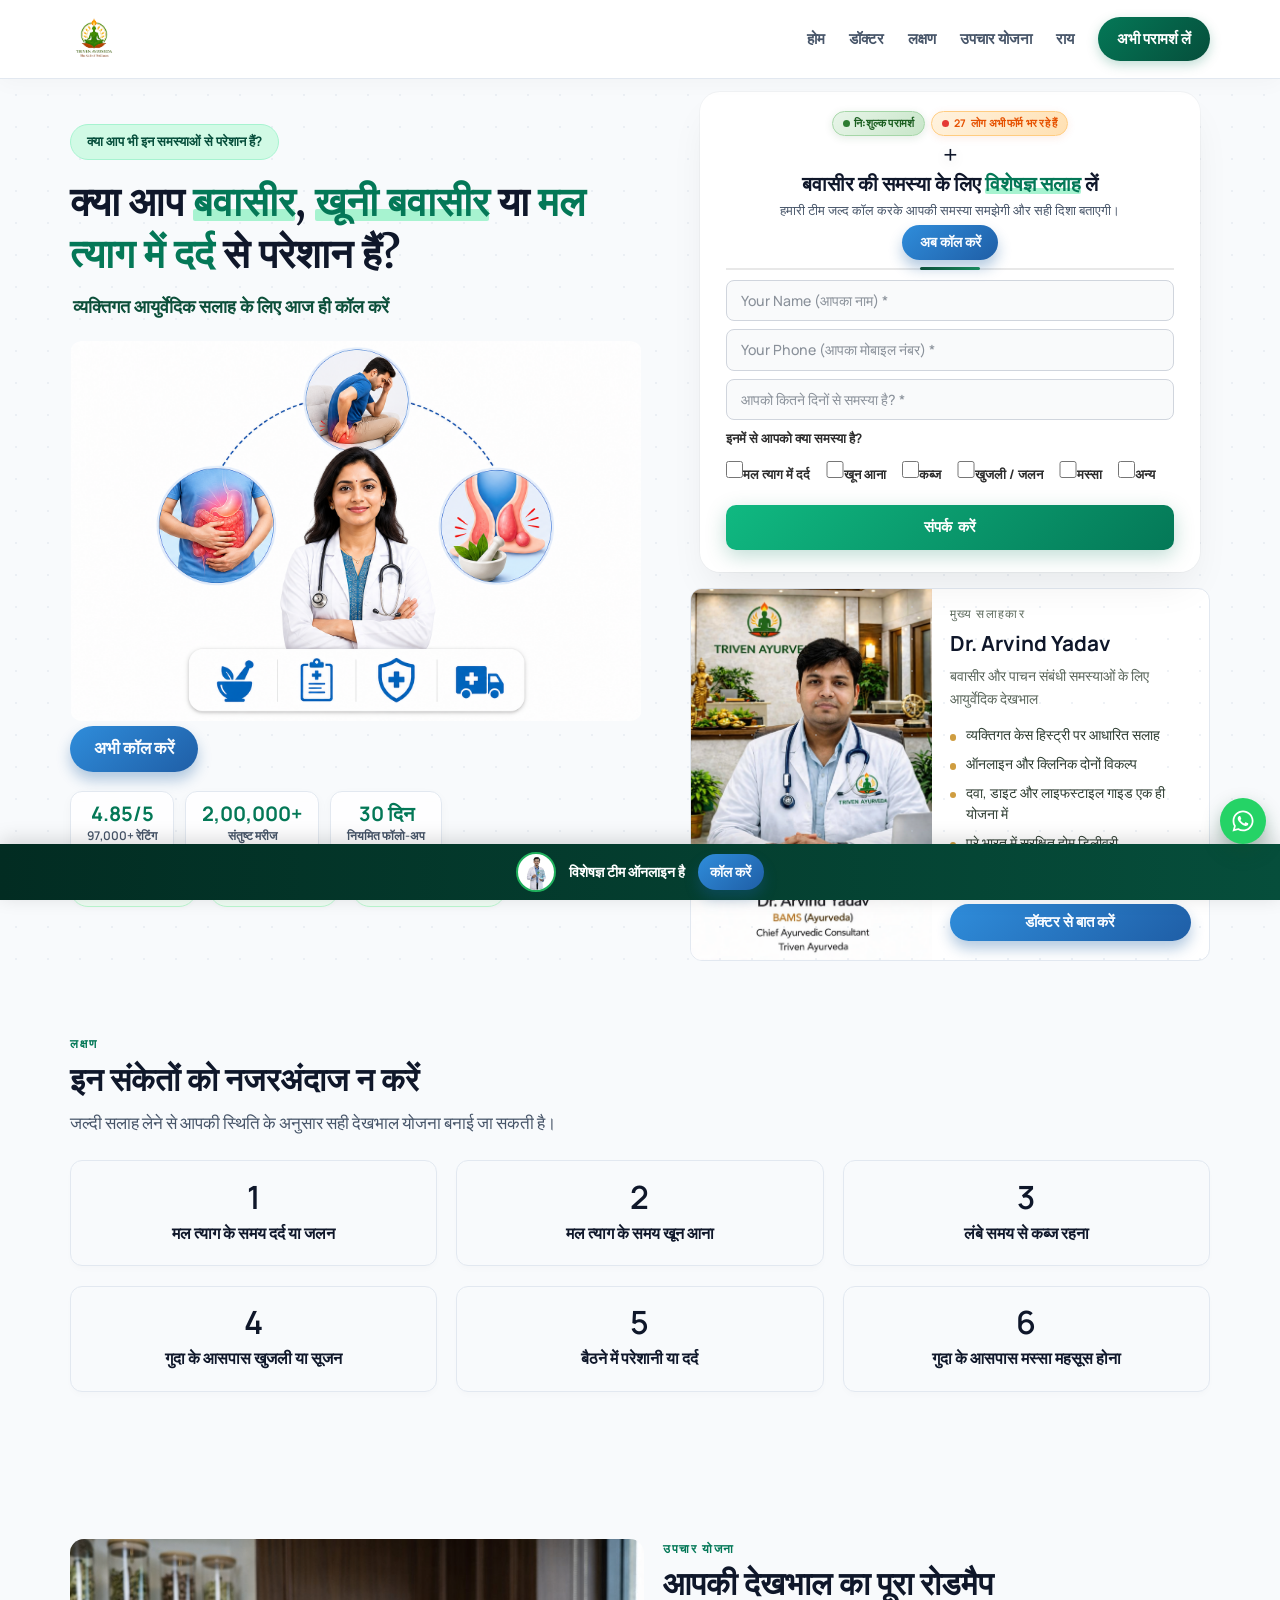
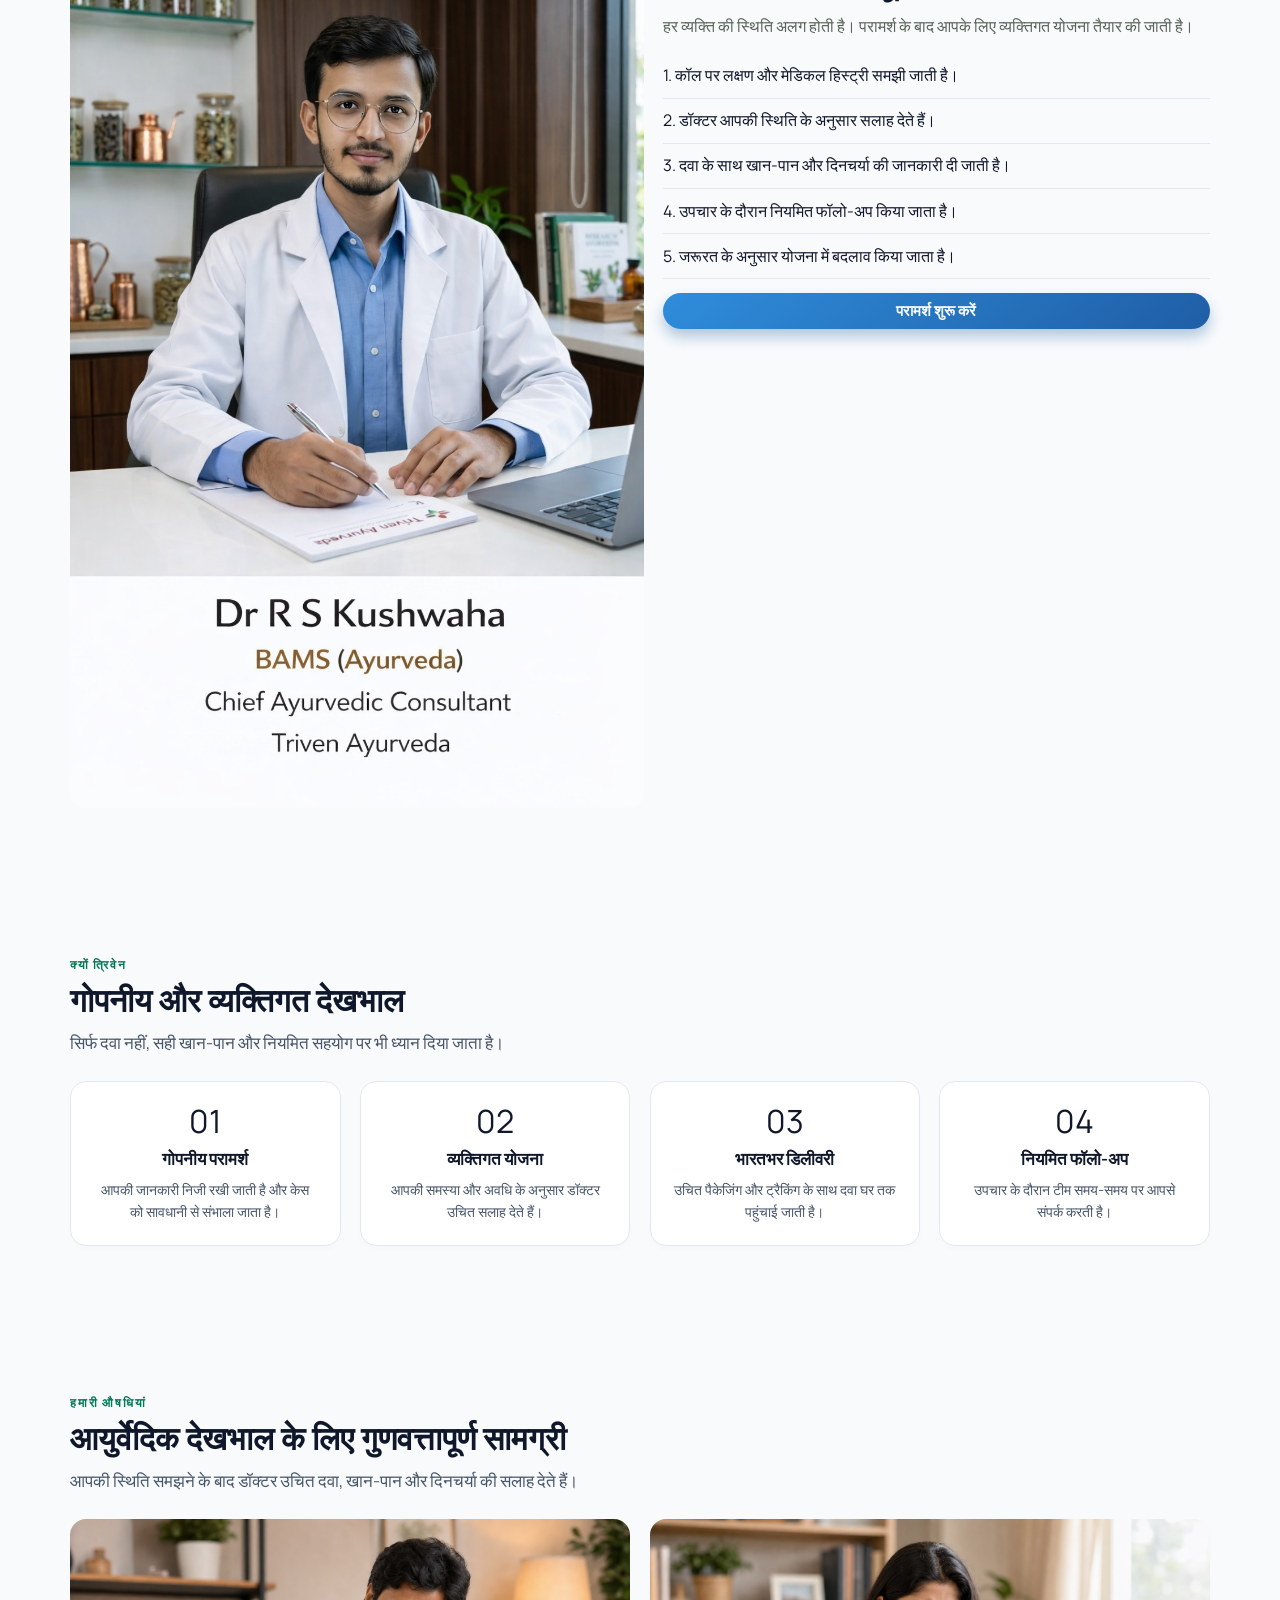
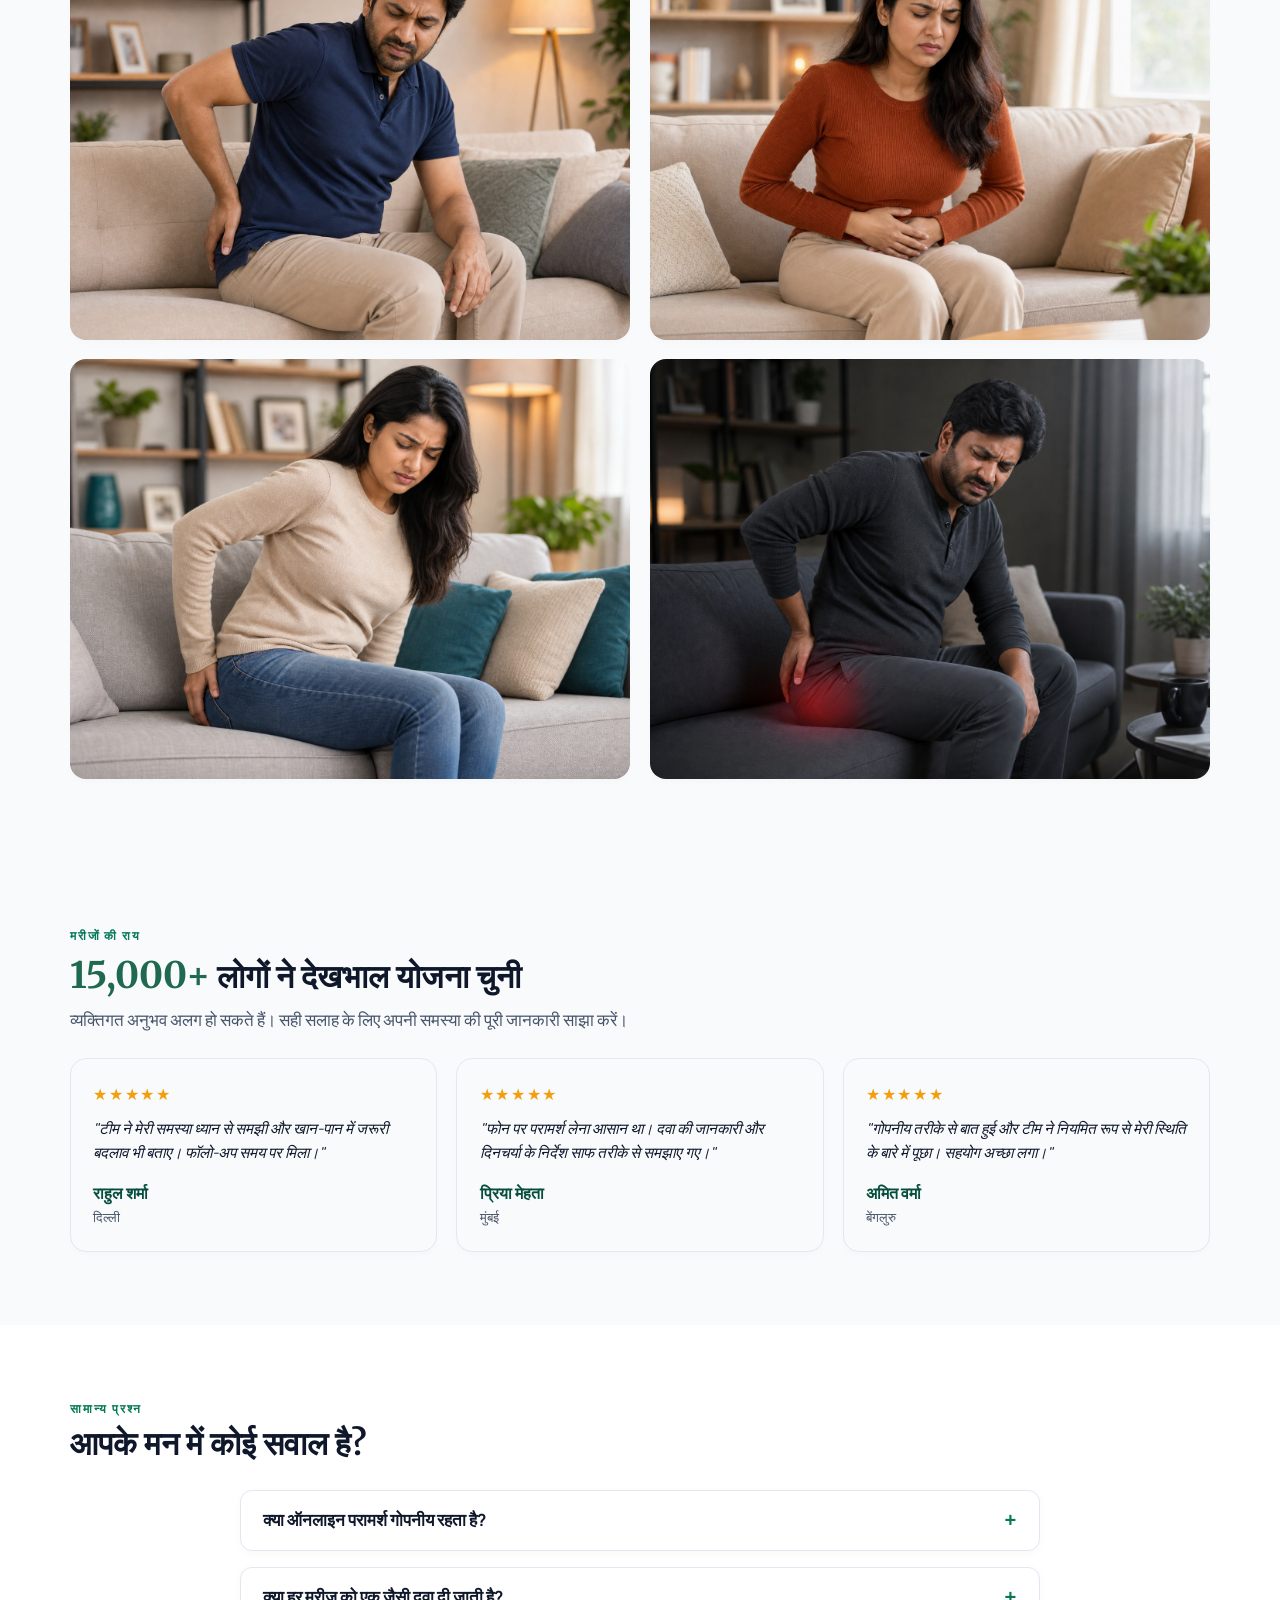
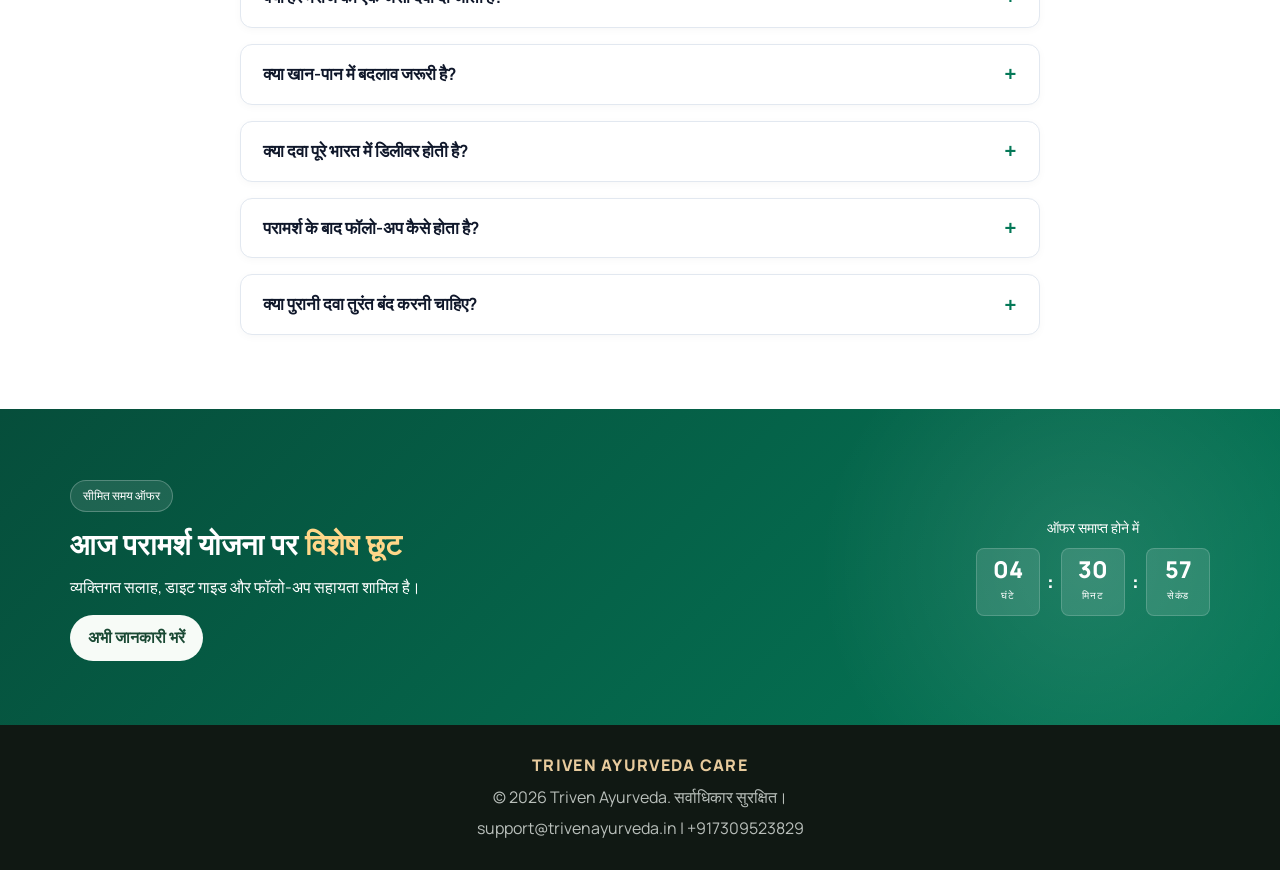
==== commit c765822d: "update pixel" ====
--- a/indexpiles.html
+++ b/indexpiles.html
@@ -20,6 +20,23 @@
   <link rel="stylesheet" href="style.css" />
 
   <!-- Meta Pixel Code -->
+<script>
+!function(f,b,e,v,n,t,s)
+{if(f.fbq)return;n=f.fbq=function(){n.callMethod?
+n.callMethod.apply(n,arguments):n.queue.push(arguments)};
+if(!f._fbq)f._fbq=n;n.push=n;n.loaded=!0;n.version='2.0';
+n.queue=[];t=b.createElement(e);t.async=!0;
+t.src=v;s=b.getElementsByTagName(e)[0];
+s.parentNode.insertBefore(t,s)}(window, document,'script',
+'https://connect.facebook.net/en_US/fbevents.js');
+fbq('init', '4507857706203593');
+fbq('track', 'PageView');
+</script>
+<noscript><img height="1" width="1" style="display:none"
+src="https://www.facebook.com/tr?id=4507857706203593&ev=PageView&noscript=1"
+/></noscript>
+<!-- End Meta Pixel Code -->
+ <!-- Meta Pixel Code -->
 <script>
 !function(f,b,e,v,n,t,s)
 {if(f.fbq)return;n=f.fbq=function(){n.callMethod?
